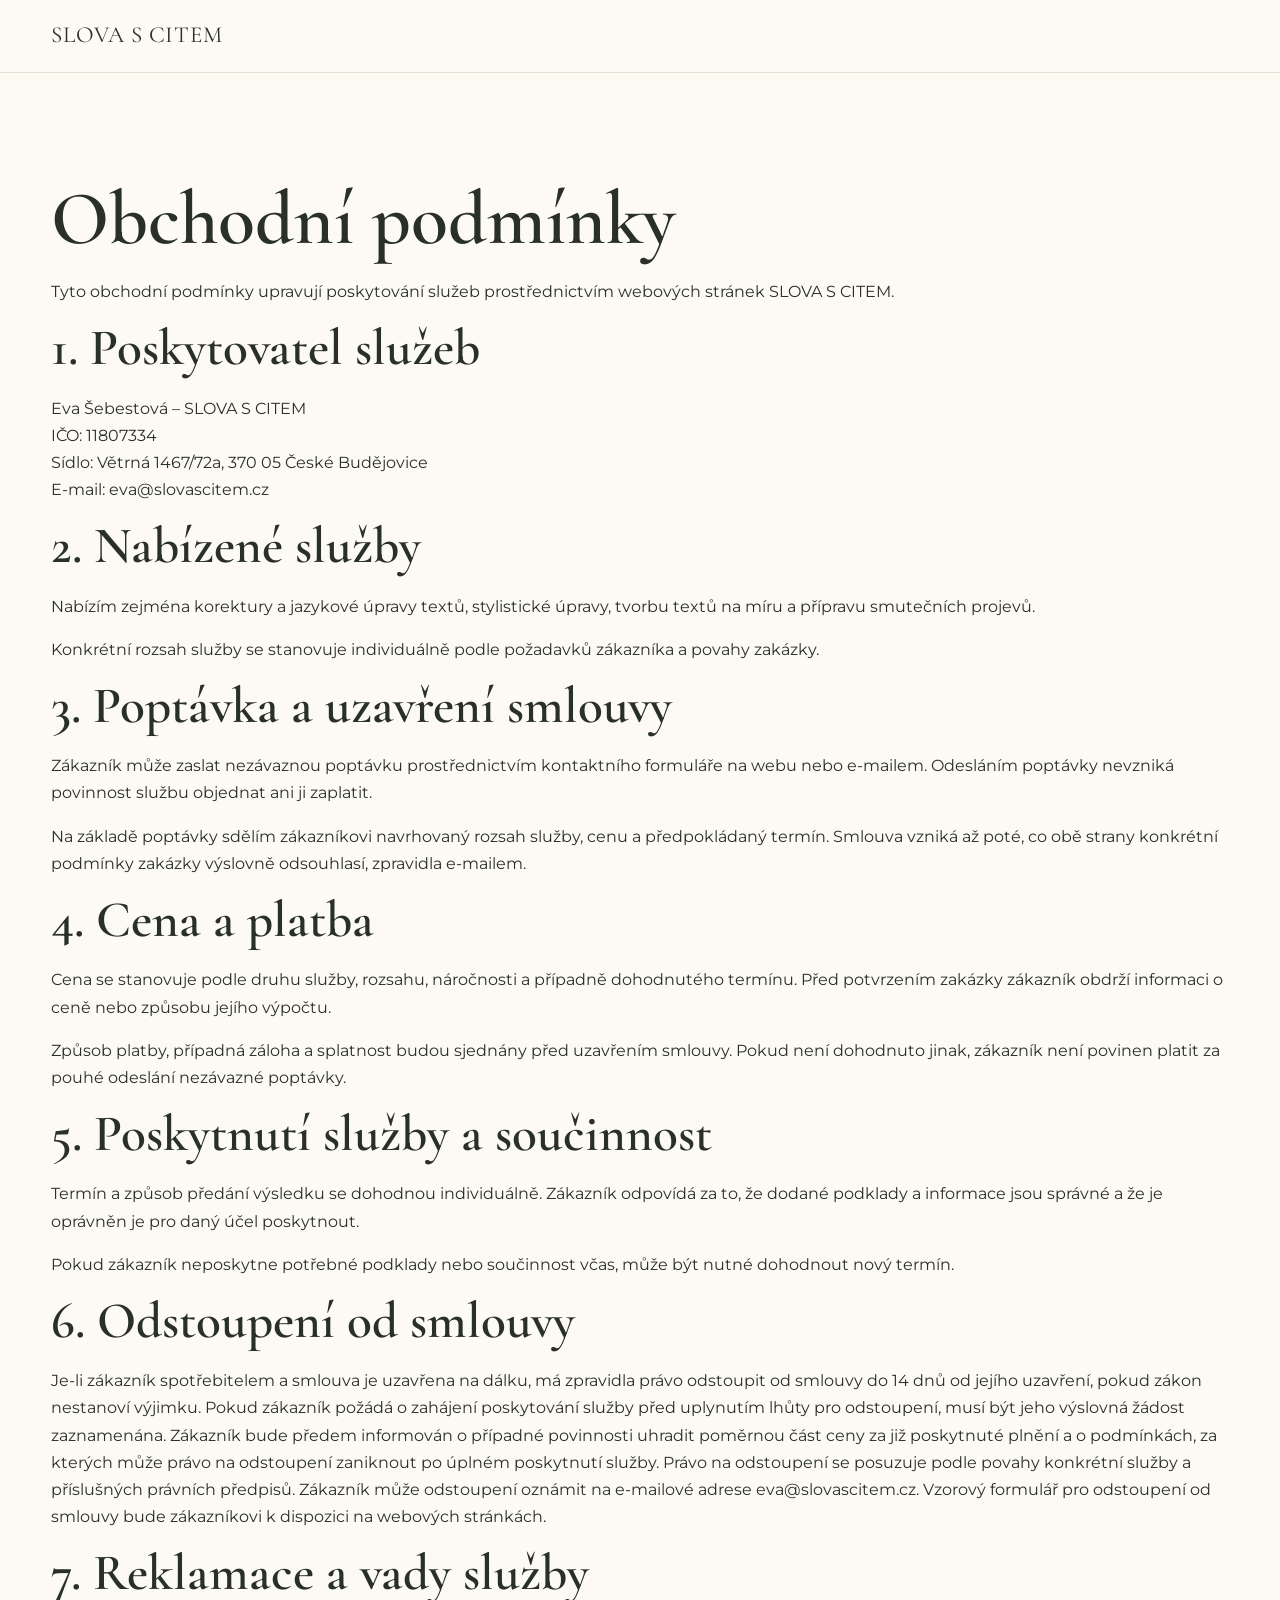
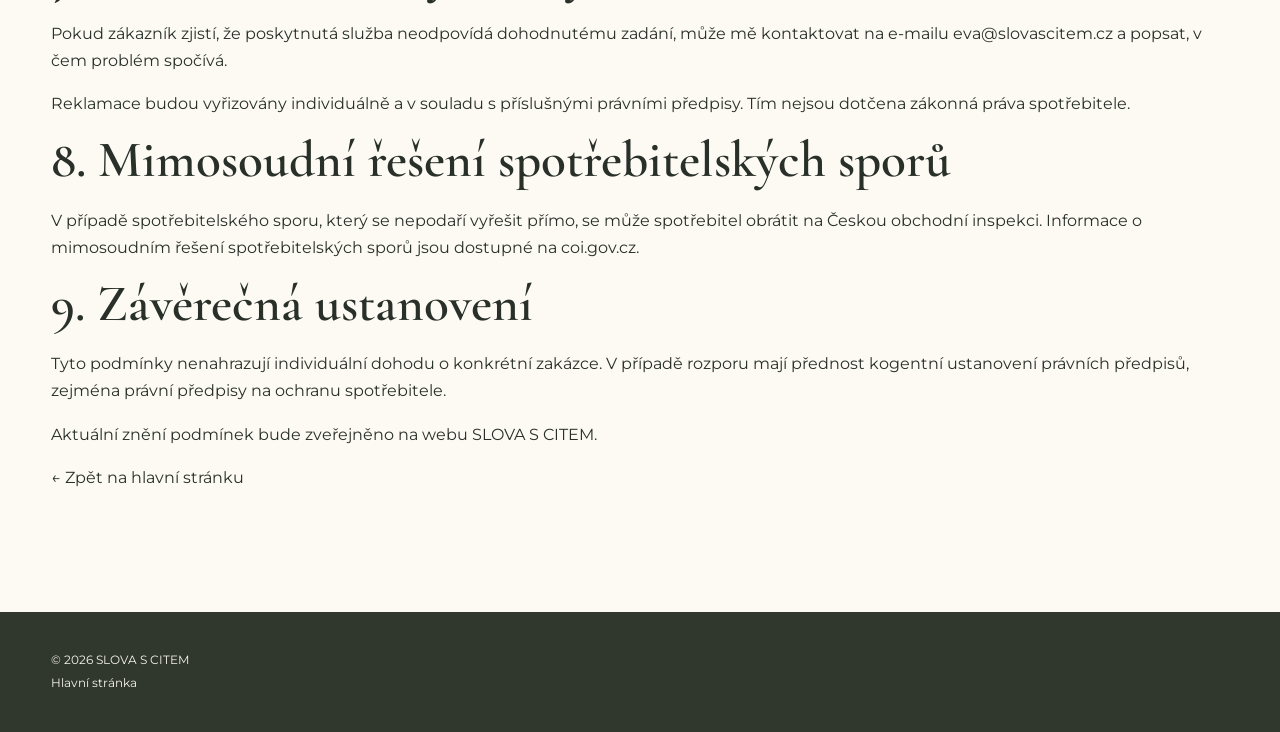
==== obchodni-podminky.html @ c958fd5c "Update obchodni-podminky.html" ====
<!DOCTYPE html>
<html lang="cs">
<head>
  <meta charset="UTF-8">
  <meta name="viewport" content="width=device-width, initial-scale=1">
  <meta name="description" content="Obchodní podmínky služeb SLOVA S CITEM.">
  <title>Obchodní podmínky | SLOVA S CITEM</title>
  <link rel="stylesheet" href="style.css">
</head>
<body>
  <header class="site-header">
    <div class="container nav-wrap">
      <a class="logo" href="index.html">SLOVA S CITEM</a>
    </div>
  </header>

  <main class="container">
    <section class="section">
      <h1>Obchodní podmínky</h1>
      <p>
        Tyto obchodní podmínky upravují poskytování služeb
        prostřednictvím webových stránek SLOVA S CITEM.
      </p>

      <h2>1. Poskytovatel služeb</h2>
      <p>
        Eva Šebestová – SLOVA S CITEM<br>
        IČO: 11807334<br>
        Sídlo: Větrná 1467/72a, 370 05 České Budějovice<br>
        E-mail:
        <a href="mailto:eva@slovascitem.cz">eva@slovascitem.cz</a>
      </p>

      <h2>2. Nabízené služby</h2>
      <p>
        Nabízím zejména korektury a jazykové úpravy textů,
        stylistické úpravy, tvorbu textů na míru a přípravu
        smutečních projevů.
      </p>
      <p>
        Konkrétní rozsah služby se stanovuje individuálně
        podle požadavků zákazníka a povahy zakázky.
      </p>

      <h2>3. Poptávka a uzavření smlouvy</h2>
      <p>
        Zákazník může zaslat nezávaznou poptávku prostřednictvím
        kontaktního formuláře na webu nebo e-mailem.
        Odesláním poptávky nevzniká povinnost službu objednat
        ani ji zaplatit.
      </p>
      <p>
        Na základě poptávky sdělím zákazníkovi navrhovaný rozsah
        služby, cenu a předpokládaný termín. Smlouva vzniká
        až poté, co obě strany konkrétní podmínky zakázky
        výslovně odsouhlasí, zpravidla e-mailem.
      </p>

      <h2>4. Cena a platba</h2>
      <p>
        Cena se stanovuje podle druhu služby, rozsahu,
        náročnosti a případně dohodnutého termínu.
        Před potvrzením zakázky zákazník obdrží informaci
        o ceně nebo způsobu jejího výpočtu.
      </p>
      <p>
        Způsob platby, případná záloha a splatnost budou
        sjednány před uzavřením smlouvy. Pokud není
        dohodnuto jinak, zákazník není povinen platit
        za pouhé odeslání nezávazné poptávky.
      </p>

      <h2>5. Poskytnutí služby a součinnost</h2>
      <p>
        Termín a způsob předání výsledku se dohodnou
        individuálně. Zákazník odpovídá za to, že dodané
        podklady a informace jsou správné a že je oprávněn
        je pro daný účel poskytnout.
      </p>
      <p>
        Pokud zákazník neposkytne potřebné podklady nebo
        součinnost včas, může být nutné dohodnout nový termín.
      </p>

      <h2>6. Odstoupení od smlouvy</h2>
      <p>
       Je-li zákazník spotřebitelem a smlouva je uzavřena na dálku, má zpravidla právo odstoupit od smlouvy do 14 dnů od jejího uzavření, pokud zákon nestanoví výjimku.

Pokud zákazník požádá o zahájení poskytování služby před uplynutím lhůty pro odstoupení, musí být jeho výslovná žádost zaznamenána. Zákazník bude předem informován o případné povinnosti uhradit poměrnou část ceny za již poskytnuté plnění a o podmínkách, za kterých může právo na odstoupení zaniknout po úplném poskytnutí služby.

Právo na odstoupení se posuzuje podle povahy konkrétní služby a příslušných právních předpisů. Zákazník může odstoupení oznámit na e-mailové adrese eva@slovascitem.cz. Vzorový formulář pro odstoupení od smlouvy bude zákazníkovi k dispozici na webových stránkách.
      </p>

      <h2>7. Reklamace a vady služby</h2>
      <p>
        Pokud zákazník zjistí, že poskytnutá služba neodpovídá
        dohodnutému zadání, může mě kontaktovat na e-mailu
        eva@slovascitem.cz a popsat, v čem problém spočívá.
      </p>
      <p>
        Reklamace budou vyřizovány individuálně a v souladu
        s příslušnými právními předpisy. Tím nejsou dotčena
        zákonná práva spotřebitele.
      </p>

      <h2>8. Mimosoudní řešení spotřebitelských sporů</h2>
      <p>
        V případě spotřebitelského sporu, který se nepodaří
        vyřešit přímo, se může spotřebitel obrátit na
        Českou obchodní inspekci. Informace o mimosoudním
        řešení spotřebitelských sporů jsou dostupné na
        <a href="https://coi.gov.cz/" target="_blank"
           rel="noopener noreferrer">coi.gov.cz</a>.
      </p>

      <h2>9. Závěrečná ustanovení</h2>
      <p>
        Tyto podmínky nenahrazují individuální dohodu
        o konkrétní zakázce. V případě rozporu mají
        přednost kogentní ustanovení právních předpisů,
        zejména právní předpisy na ochranu spotřebitele.
      </p>
      <p>
        Aktuální znění podmínek bude zveřejněno na webu
        SLOVA S CITEM.
      </p>

      <p><a href="index.html">← Zpět na hlavní stránku</a></p>
    </section>
  </main>

  <footer class="footer">
    <div class="container">
      <p>© 2026 SLOVA S CITEM</p>
      <p><a href="index.html">Hlavní stránka</a></p>
    </div>
  </footer>
</body>
</html>
---- style.css ----
@font-face {
  font-family: "Cormorant Garamond";
  src: url("fonts/CormorantGaramond-VariableFont_wght.ttf") format("truetype");
  font-weight: 300 700;
  font-style: normal;
  font-display: swap;
}

@font-face {
  font-family: "Montserrat";
  src: url("fonts/Montserrat-VariableFont_wght.ttf") format("truetype");
  font-weight: 100 900;
  font-style: normal;
  font-display: swap;
}

:root{
  --cream:#F8F4E9;
  --ivory:#FCFAF3;
  --sage:#7A8963;
  --olive:#566548;
  --gold:#E9C96A;
  --text:#283029;
  --line:#DED8C8;
  --serif:"Cormorant Garamond", Georgia, serif;
  --sans:"Montserrat", Arial, sans-serif;
  --radius:22px;
}
*{box-sizing:border-box}
html{scroll-behavior:smooth}
body{margin:0;background:var(--ivory);color:var(--text);font-family:var(--sans);font-size:16px;line-height:1.7}
a{color:inherit;text-decoration:none}
.container{width:min(1180px,92%);margin:auto}
.site-header{position:sticky;top:0;z-index:20;background:rgba(252,250,243,.95);backdrop-filter:blur(12px);border-bottom:1px solid rgba(222,216,200,.7)}
.nav-wrap{min-height:72px;display:flex;align-items:center;justify-content:space-between;gap:24px}
.logo{display:flex;align-items:center;gap:8px;font-family:var(--serif);font-size:23px;letter-spacing:.04em;white-space:nowrap}
.logo i{font-style:normal}
.logo-mark{font-size:30px;color:var(--olive)}
.nav{display:flex;align-items:center;gap:25px;font-size:13px;font-weight:600}
.nav a:not(.btn){transition:.2s}
.nav a:not(.btn):hover{color:var(--olive)}
.menu-toggle{display:none;border:0;background:none;font-size:28px;color:var(--olive)}
.btn{display:inline-flex;align-items:center;justify-content:center;gap:8px;padding:14px 23px;border-radius:999px;background:var(--gold);font-weight:700;font-size:13px;letter-spacing:.02em;transition:.2s;box-shadow:0 7px 18px rgba(70,60,20,.08)}
.btn:hover{transform:translateY(-2px)}
.btn-small{padding:11px 17px;background:var(--olive);color:white}
.btn-green{background:var(--olive);color:white}
.btn-light{background:var(--gold);color:var(--text)}
.hero{background:var(--cream)}
.hero-grid{min-height:610px;display:grid;grid-template-columns:1fr 1fr;align-items:center}
.hero-copy{padding:80px 40px 80px 0;max-width:650px}
.eyebrow{font-size:12px;text-transform:uppercase;letter-spacing:.14em;font-weight:700;color:var(--olive);margin:0 0 13px}
h1,h2,h3{font-family:var(--serif);font-weight:600;line-height:1.08;margin:0 0 18px}
h1{font-size:clamp(48px,6vw,76px)}
h2{font-size:clamp(38px,4vw,54px)}
h3{font-size:28px}
.lead{font-family:var(--serif);font-size:27px;margin:-5px 0 22px}
.hero-copy>p:not(.eyebrow):not(.lead){max-width:570px;margin-bottom:30px}
.hero-image{height:520px;background:linear-gradient(135deg,rgba(122,137,99,.1),rgba(233,201,106,.18)),url("images/uvodni.jpg") center/cover;border-radius:0 0 0 120px}
.section{padding:105px 0}
.section-heading{text-align:center;max-width:720px;margin:0 auto 50px}
.section-heading h2{margin-bottom:0}
.services-grid{display:grid;grid-template-columns:repeat(5,1fr);gap:15px}
.service-card{background:#EAEFDF;border:1px solid rgba(122,137,99,.12);border-radius:var(--radius);padding:30px 21px;display:flex;flex-direction:column;align-items:flex-start;min-height:330px}
.service-card.accent{background:#FBF1D7}
.service-icon{font-size:33px;margin-bottom:22px;color:var(--olive)}
.service-card h3{font-size:26px}
.service-card p{font-size:13px;line-height:1.65;margin:0 0 18px}
.service-card strong{margin-top:auto;font-size:14px}
.service-card a{margin-top:16px;background:var(--olive);color:white;border-radius:999px;padding:10px 14px;font-size:11px;font-weight:700;text-transform:uppercase}
.service-card.accent a{background:var(--gold);color:var(--text)}
.values{padding:90px 0;background:linear-gradient(90deg,#F4F1E5,#EEF1E3,#F4F1E5)}
.values-grid{display:grid;grid-template-columns:repeat(3,1fr);gap:50px;text-align:center}
.values-grid span{font-size:28px}
.values-grid h3{font-size:29px;margin:10px 0 4px}
.values-grid p{margin:0;max-width:280px;margin-inline:auto}
.special{padding:95px 0;background:var(--cream)}
.special-grid{display:grid;grid-template-columns:1fr 1fr;gap:70px;align-items:center}
.special-photo{min-height:440px;border-radius:24px;background:linear-gradient(135deg,rgba(86,101,72,.08),rgba(233,201,106,.15)),url("images/smutecni_projevy.jpg") center/cover}
.special p{max-width:580px}
.about{background:var(--ivory)}
.about-grid{display:grid;grid-template-columns:390px 1fr;gap:75px;align-items:center}
.about-photo{height:500px;border-radius:24px;background:url("images/eva.jpg") center/cover;box-shadow:0 20px 50px rgba(70,60,20,.1)}
.about p{max-width:720px}
.process{background:var(--cream)}
.process-grid{display:grid;grid-template-columns:repeat(4,1fr);gap:35px;text-align:center}
.process-grid b{display:inline-flex;width:54px;height:54px;align-items:center;justify-content:center;border-radius:50%;background:var(--gold);font-family:var(--serif);font-size:25px}
.process-grid h3{font-size:27px;margin:15px 0 5px}
.process-grid p{font-size:14px;margin:0}
.pricing{background:var(--ivory)}
.pricing-grid{display:grid;grid-template-columns:repeat(5,1fr);gap:14px}
.pricing-grid article{border:1px solid var(--line);border-radius:18px;overflow:hidden;background:white}
.pricing-grid h3{font-size:23px;background:#E9EBD9;padding:16px 15px;margin:0}
.pricing-grid article:nth-child(even) h3{background:#FBF1D7}
.pricing-grid p{font-size:12px;padding:0 15px;display:flex;justify-content:space-between;gap:8px}
.pricing-grid p b{white-space:nowrap}
.note{text-align:center;font-size:12px;margin-top:25px}
.cta{padding:95px 0;background:var(--olive);color:white;text-align:center}
.cta .eyebrow{color:var(--gold)}
.cta p{max-width:650px;margin:0 auto 25px}
.footer{padding:35px 0;background:#30382E;color:#F8F4E9;font-size:12px}
.footer-grid{display:grid;grid-template-columns:1fr 1.5fr 1fr;gap:30px;align-items:center}
.footer strong{font-family:var(--serif);font-size:24px}
.footer p{margin:3px 0}
@media(max-width:1000px){
  .nav{gap:13px}
  .services-grid{grid-template-columns:repeat(3,1fr)}
  .pricing-grid{grid-template-columns:repeat(2,1fr)}
}
@media(max-width:760px){
  body{font-size:15px}
  .site-header{position:sticky}
  .nav-wrap{min-height:64px}
  .menu-toggle{display:block}
  .nav{display:none;position:absolute;left:0;right:0;top:64px;background:var(--ivory);padding:20px 6%;flex-direction:column;align-items:stretch;border-bottom:1px solid var(--line)}
  .nav.open{display:flex}
  .nav a{text-align:center;padding:9px}
  .hero-grid,.special-grid,.about-grid{grid-template-columns:1fr}
  .hero-copy{padding:60px 0 40px}
  .hero-image{height:330px;border-radius:0 0 0 70px}
  .section{padding:75px 0}
  .services-grid,.values-grid,.process-grid,.pricing-grid{grid-template-columns:1fr}
  .service-card{min-height:auto}
  .special-photo{min-height:300px}
  .about-photo{height:380px}
  .footer-grid{grid-template-columns:1fr;text-align:center}
  h1{font-size:49px}
  .lead{font-size:24px}
}

/* Samostatná sekce korektur */
.proofreading-showcase {
  padding: 95px 0;
  background: var(--ivory);
}

.proofreading-grid {
  display: grid;
  grid-template-columns: 1fr 1fr;
  gap: 70px;
  align-items: center;
}

.proofreading-photo {
  min-height: 440px;
  border-radius: 24px;
  background:
    linear-gradient(135deg, rgba(86,101,72,.06), rgba(233,201,106,.10)),
    url("images/korektury.jpg") center/cover;
  box-shadow: 0 20px 50px rgba(70,60,20,.08);
}

.proofreading-copy p {
  max-width: 580px;
}

@media (max-width: 760px) {
  .proofreading-grid {
    grid-template-columns: 1fr;
    gap: 30px;
  }

  .proofreading-showcase {
    padding: 75px 0;
  }

  .proofreading-photo {
    min-height: 300px;
  }
}
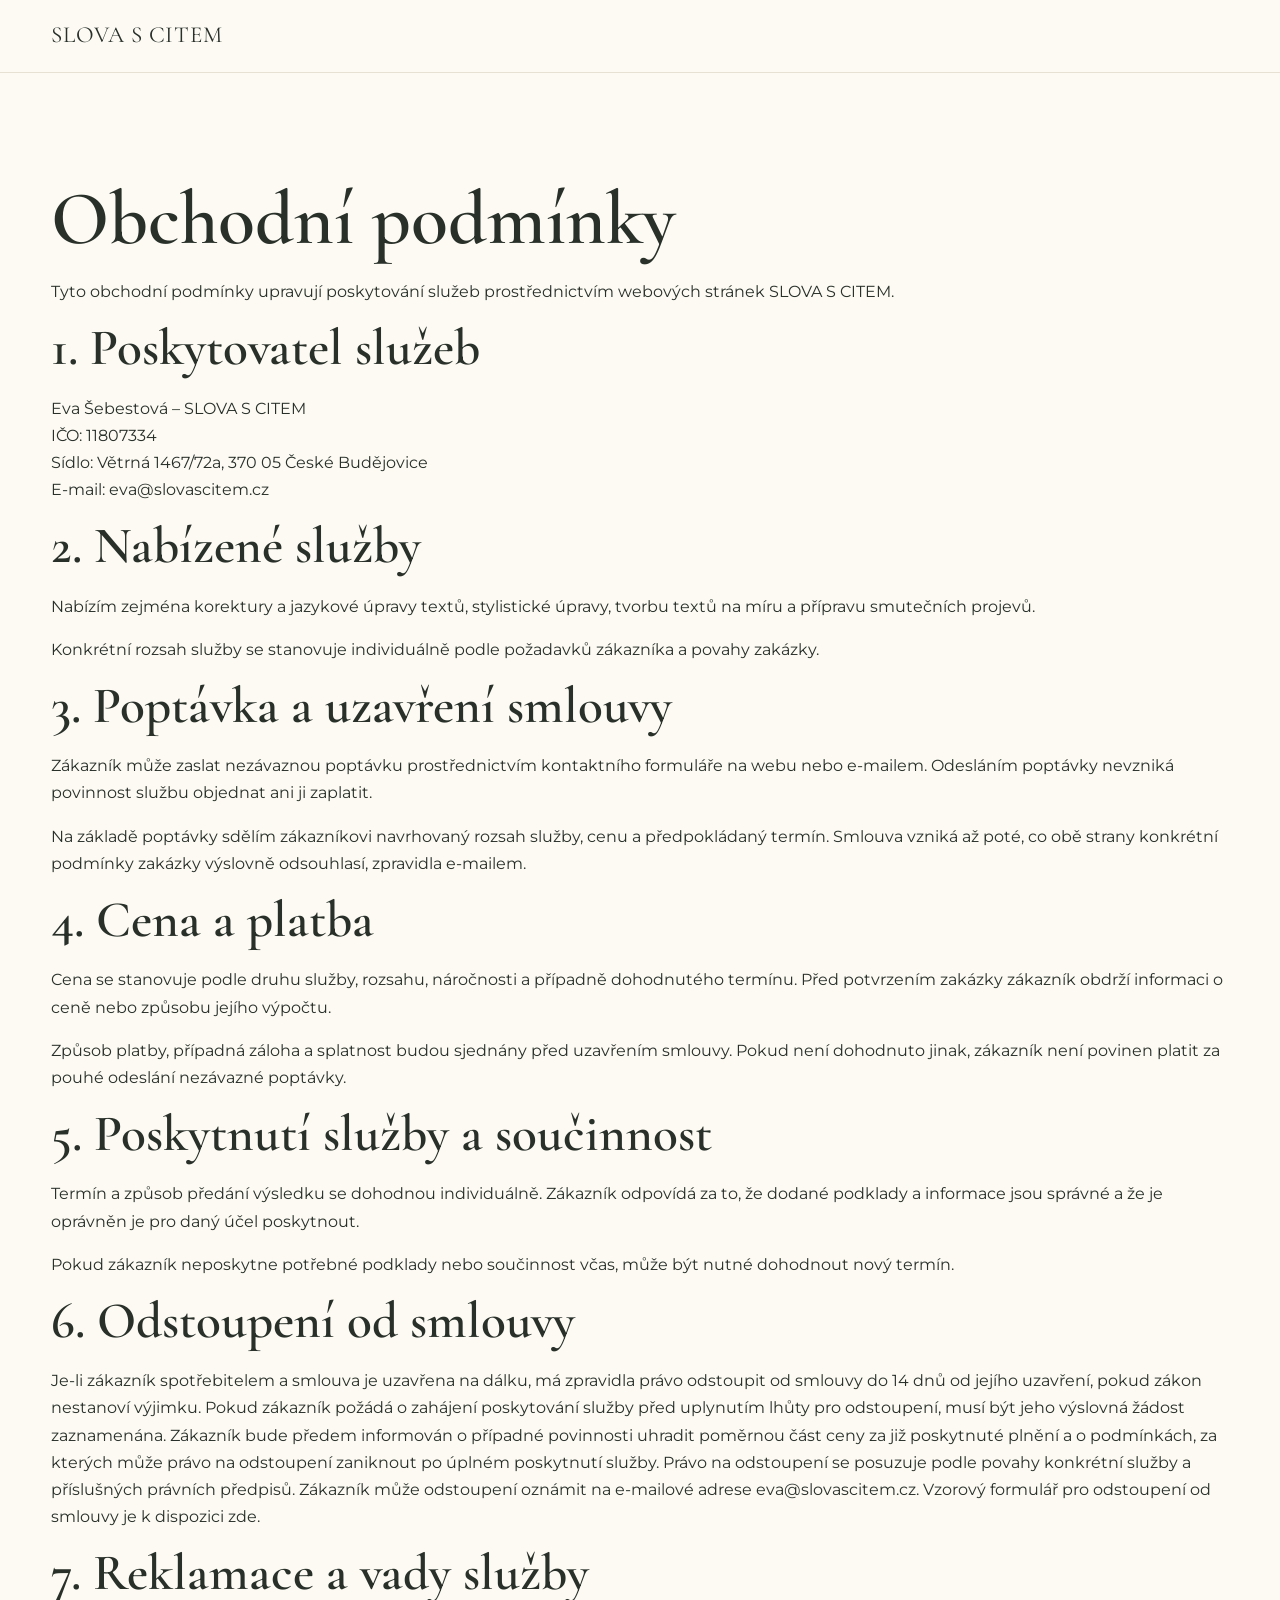
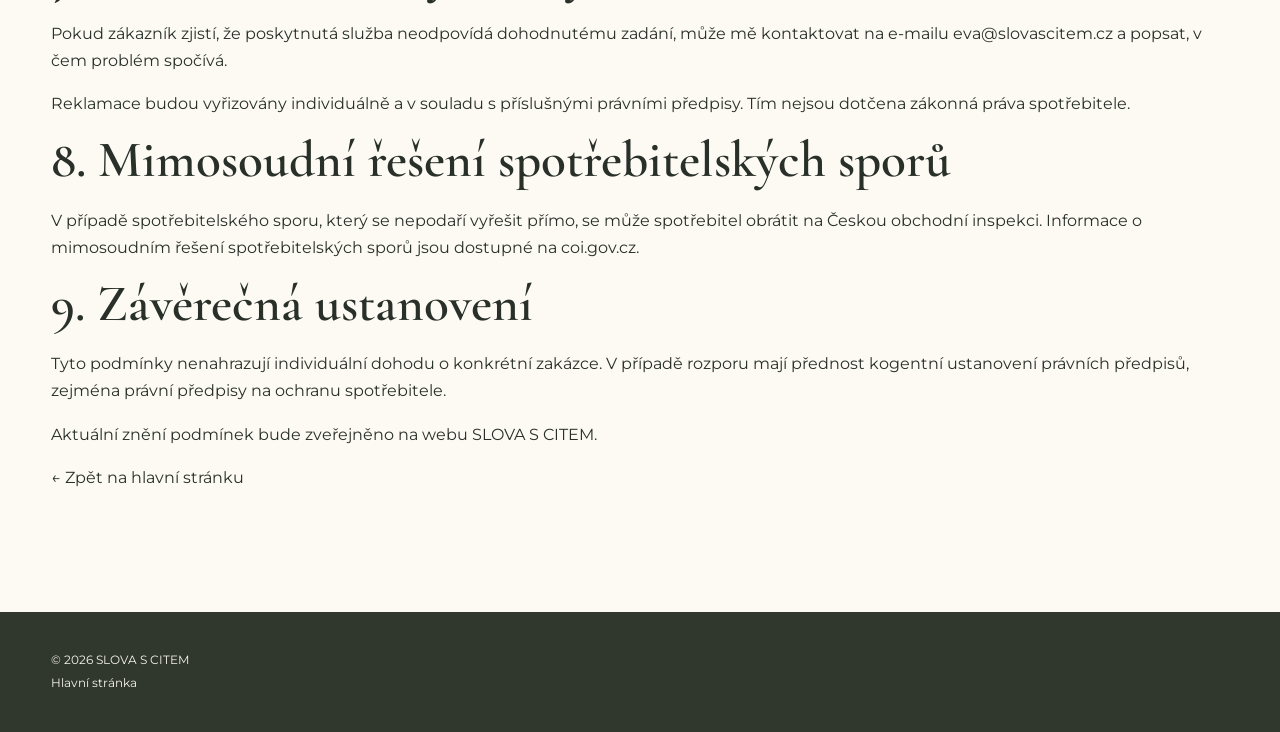
==== commit 6ca68867: "Update obchodni-podminky.html" ====
--- a/obchodni-podminky.html
+++ b/obchodni-podminky.html
@@ -89,7 +89,10 @@
 
 Pokud zákazník požádá o zahájení poskytování služby před uplynutím lhůty pro odstoupení, musí být jeho výslovná žádost zaznamenána. Zákazník bude předem informován o případné povinnosti uhradit poměrnou část ceny za již poskytnuté plnění a o podmínkách, za kterých může právo na odstoupení zaniknout po úplném poskytnutí služby.
 
-Právo na odstoupení se posuzuje podle povahy konkrétní služby a příslušných právních předpisů. Zákazník může odstoupení oznámit na e-mailové adrese eva@slovascitem.cz. Vzorový formulář pro odstoupení od smlouvy bude zákazníkovi k dispozici na webových stránkách.
+Právo na odstoupení se posuzuje podle povahy konkrétní služby a příslušných právních předpisů. Zákazník může odstoupení oznámit na e-mailové adrese eva@slovascitem.cz. 
+Vzorový formulář pro odstoupení od smlouvy je k dispozici
+<a href="odstoupeni-od-smlouvy.html">zde</a>.
+
       </p>
 
       <h2>7. Reklamace a vady služby</h2>
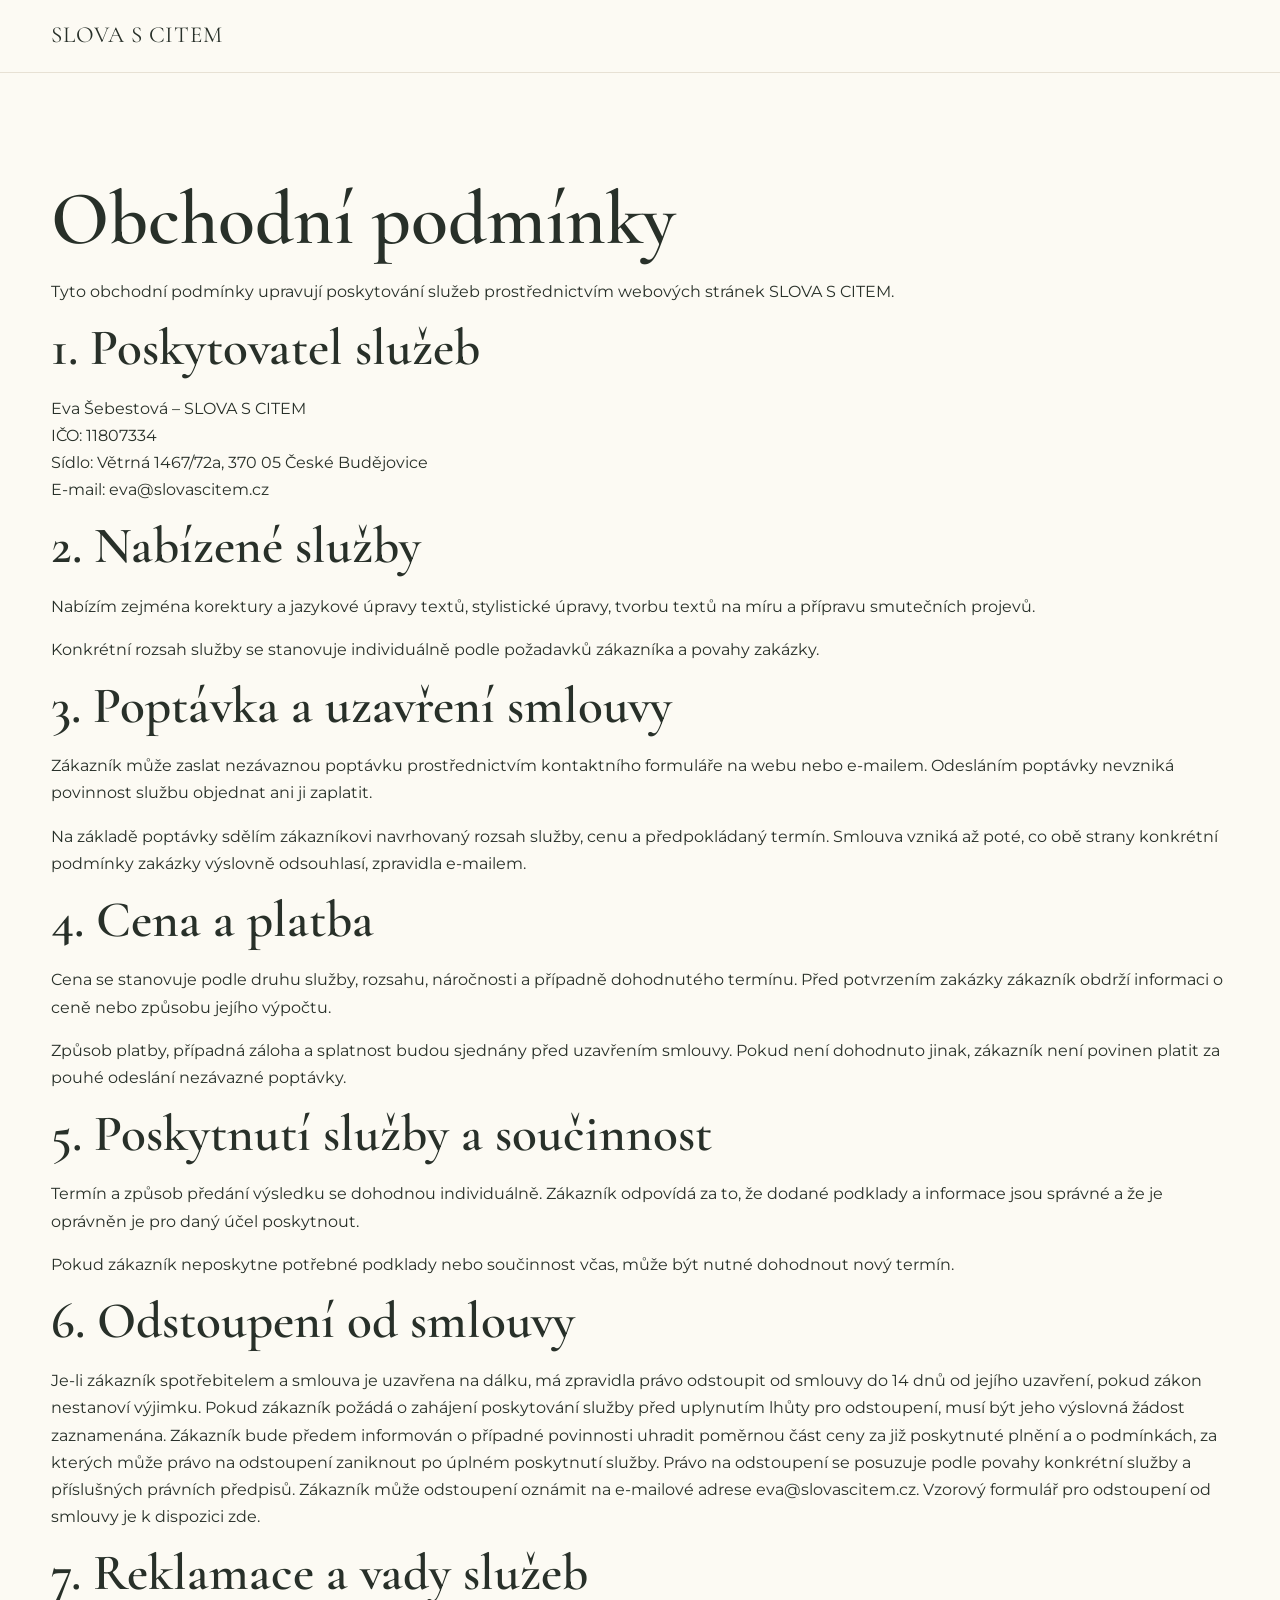
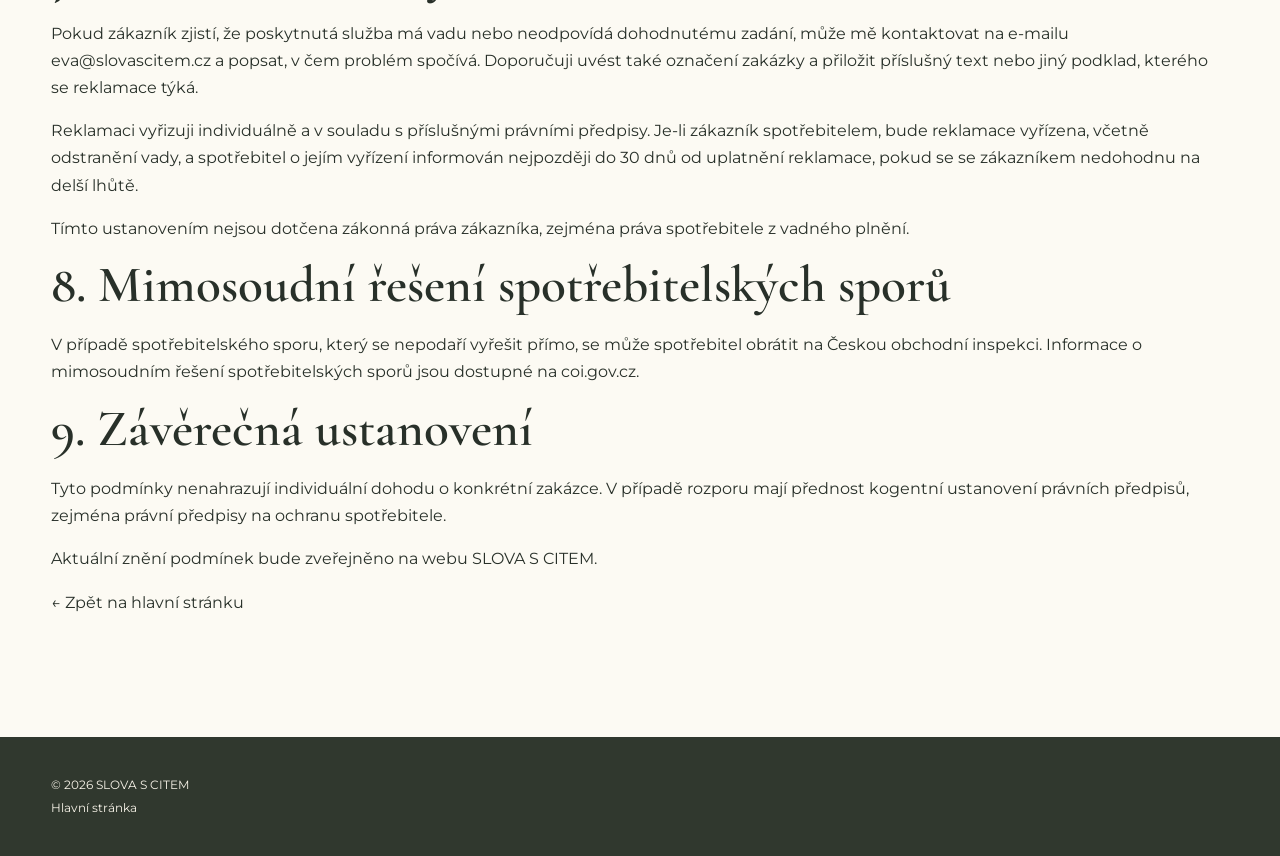
==== commit 49c8ca9e: "Update obchodni-podminky.html" ====
--- a/obchodni-podminky.html
+++ b/obchodni-podminky.html
@@ -95,16 +95,26 @@
 
       </p>
 
-      <h2>7. Reklamace a vady služby</h2>
-      <p>
-        Pokud zákazník zjistí, že poskytnutá služba neodpovídá
-        dohodnutému zadání, může mě kontaktovat na e-mailu
-        eva@slovascitem.cz a popsat, v čem problém spočívá.
-      </p>
-      <p>
-        Reklamace budou vyřizovány individuálně a v souladu
-        s příslušnými právními předpisy. Tím nejsou dotčena
-        zákonná práva spotřebitele.
+      <h2>7. Reklamace a vady služeb</h2>
+<p>
+  Pokud zákazník zjistí, že poskytnutá služba má vadu nebo
+  neodpovídá dohodnutému zadání, může mě kontaktovat na e-mailu
+  <a href="mailto:eva@slovascitem.cz">eva@slovascitem.cz</a>
+  a popsat, v čem problém spočívá. Doporučuji uvést také
+  označení zakázky a přiložit příslušný text nebo jiný podklad,
+  kterého se reklamace týká.
+</p>
+<p>
+  Reklamaci vyřizuji individuálně a v souladu s příslušnými
+  právními předpisy. Je-li zákazník spotřebitelem, bude reklamace
+  vyřízena, včetně odstranění vady, a spotřebitel o jejím vyřízení
+  informován nejpozději do 30 dnů od uplatnění reklamace, pokud
+  se se zákazníkem nedohodnu na delší lhůtě.
+</p>
+<p>
+  Tímto ustanovením nejsou dotčena zákonná práva zákazníka,
+  zejména práva spotřebitele z vadného plnění.
+</p>
       </p>
 
       <h2>8. Mimosoudní řešení spotřebitelských sporů</h2>
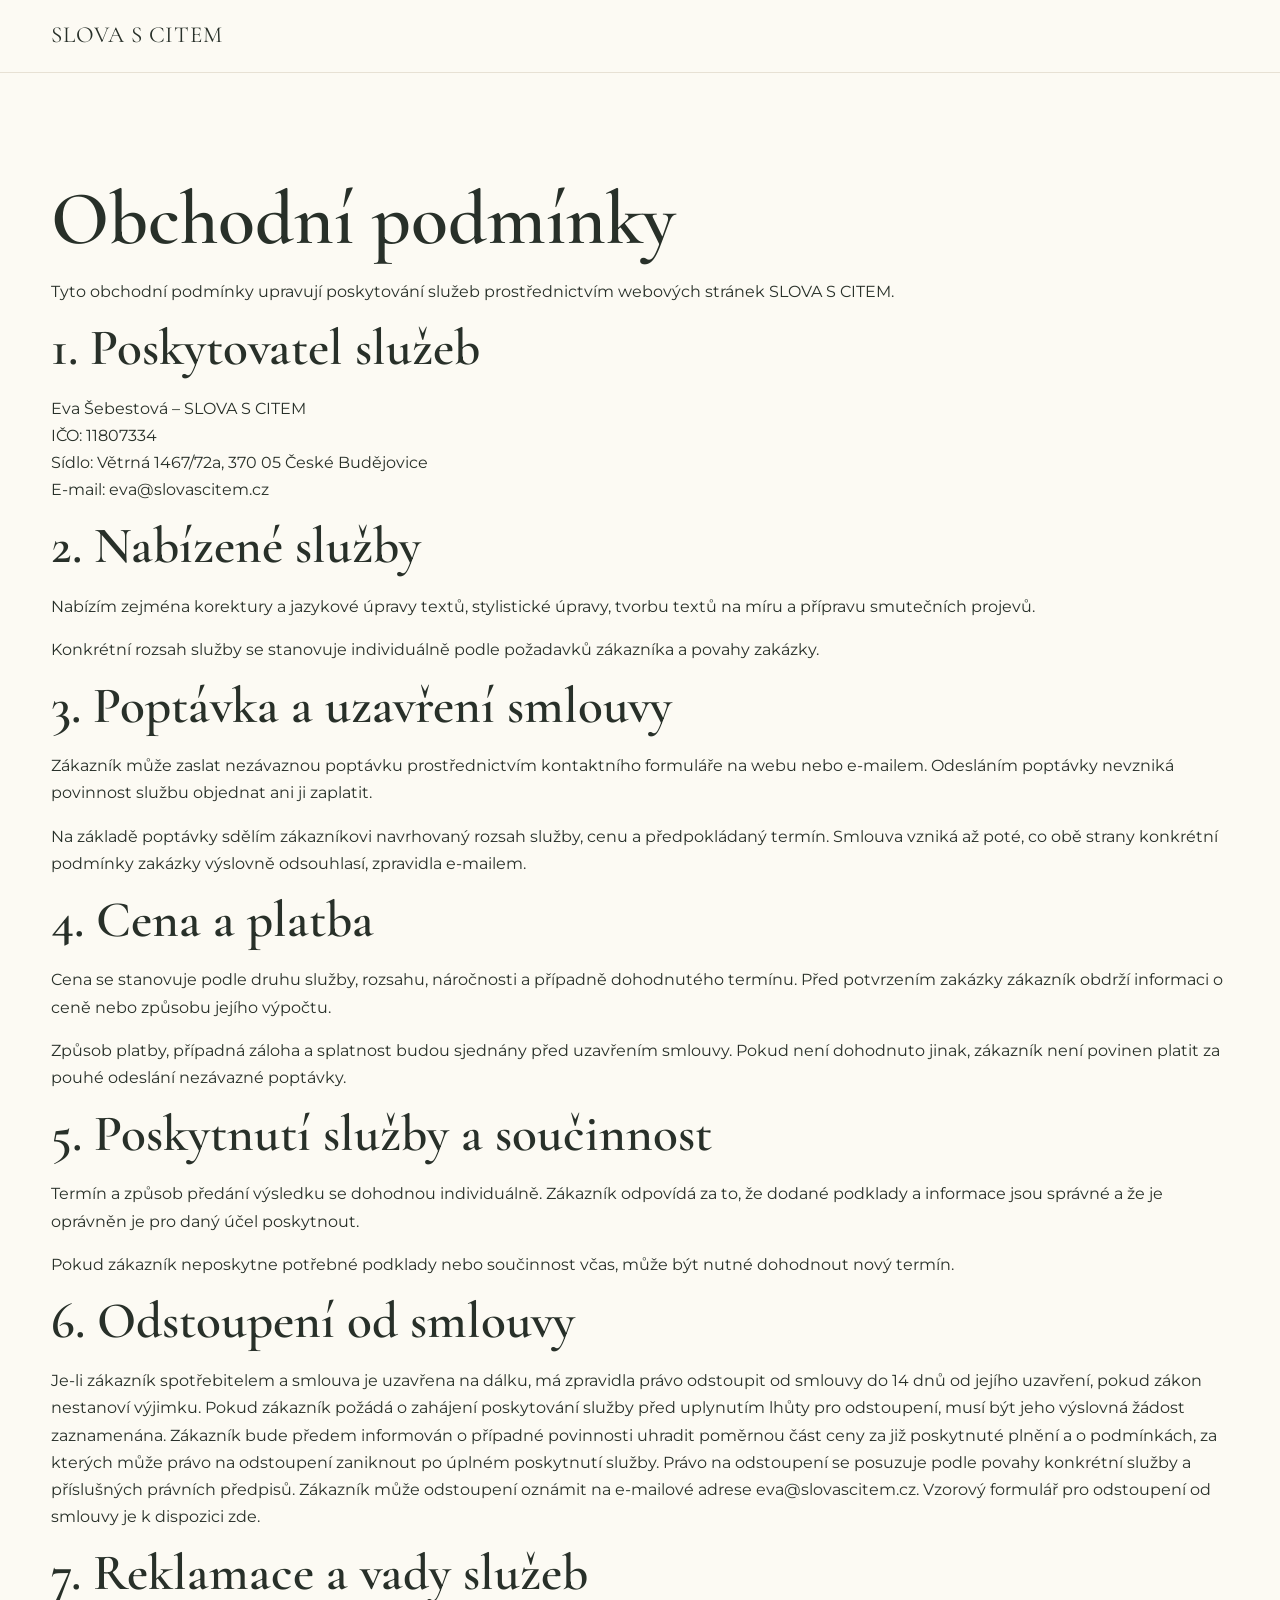
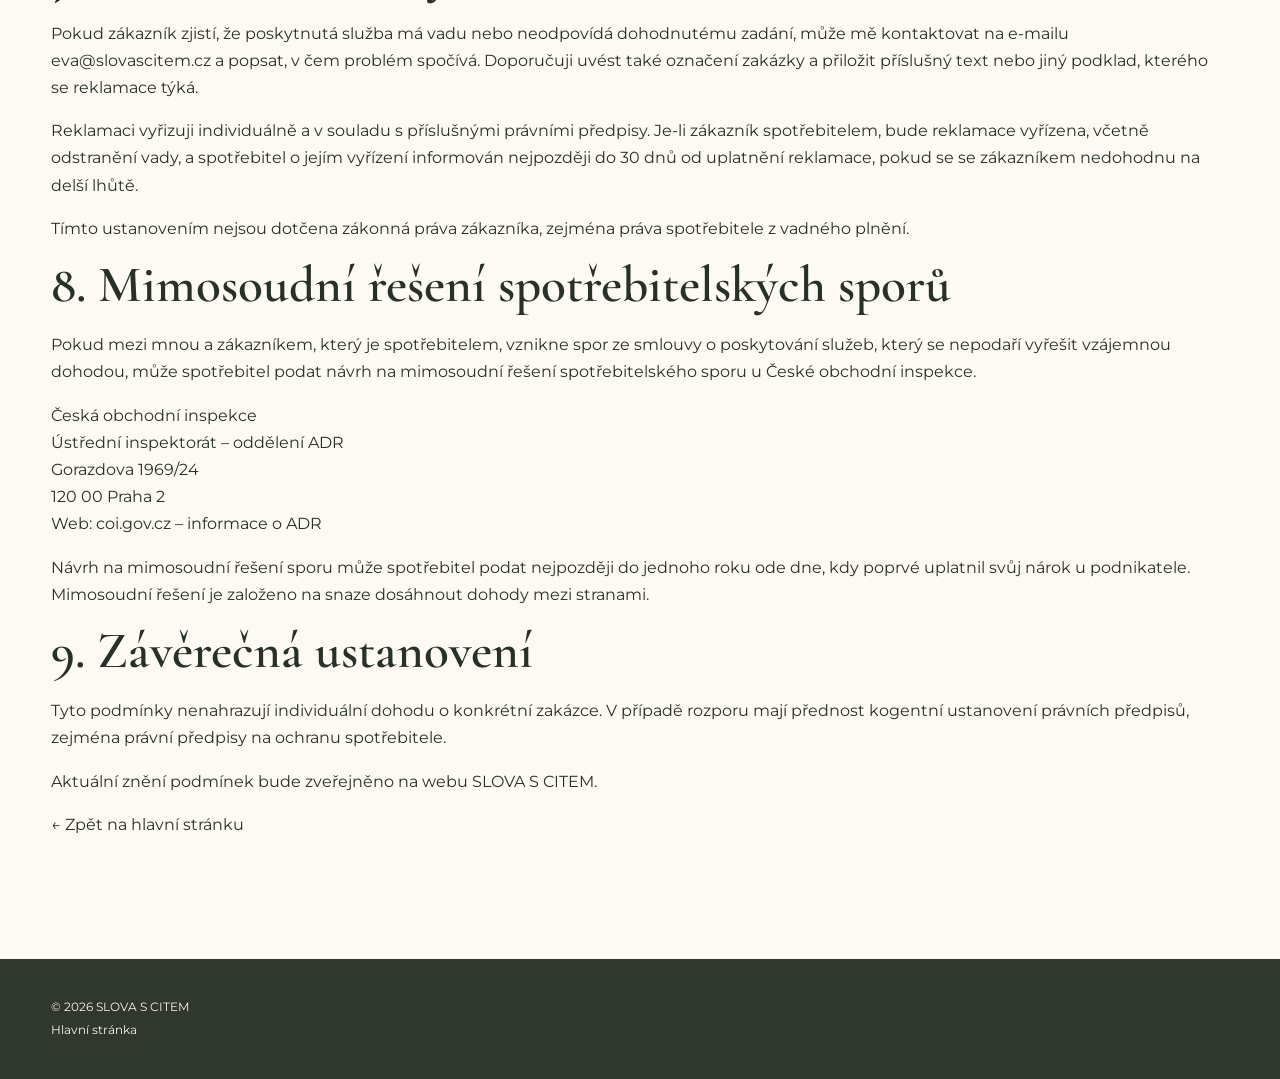
==== commit 9267049e: "Update obchodni-podminky.html" ====
--- a/obchodni-podminky.html
+++ b/obchodni-podminky.html
@@ -117,14 +117,32 @@
 </p>
       </p>
 
-      <h2>8. Mimosoudní řešení spotřebitelských sporů</h2>
-      <p>
-        V případě spotřebitelského sporu, který se nepodaří
-        vyřešit přímo, se může spotřebitel obrátit na
-        Českou obchodní inspekci. Informace o mimosoudním
-        řešení spotřebitelských sporů jsou dostupné na
-        <a href="https://coi.gov.cz/" target="_blank"
-           rel="noopener noreferrer">coi.gov.cz</a>.
+     <h2>8. Mimosoudní řešení spotřebitelských sporů</h2>
+<p>
+  Pokud mezi mnou a zákazníkem, který je spotřebitelem,
+  vznikne spor ze smlouvy o poskytování služeb, který se
+  nepodaří vyřešit vzájemnou dohodou, může spotřebitel podat
+  návrh na mimosoudní řešení spotřebitelského sporu u
+  České obchodní inspekce.
+</p>
+<p>
+  Česká obchodní inspekce
+  <br>
+  Ústřední inspektorát – oddělení ADR
+  <br>
+  Gorazdova 1969/24
+  <br>
+  120 00 Praha 2
+  <br>
+  Web:
+  <a href="https://coi.gov.cz/informace-o-adr/" target="_blank" rel="noopener noreferrer">coi.gov.cz – informace o ADR</a>
+</p>
+<p>
+  Návrh na mimosoudní řešení sporu může spotřebitel podat
+  nejpozději do jednoho roku ode dne, kdy poprvé uplatnil
+  svůj nárok u podnikatele. Mimosoudní řešení je založeno
+  na snaze dosáhnout dohody mezi stranami.
+</p>
       </p>
 
       <h2>9. Závěrečná ustanovení</h2>
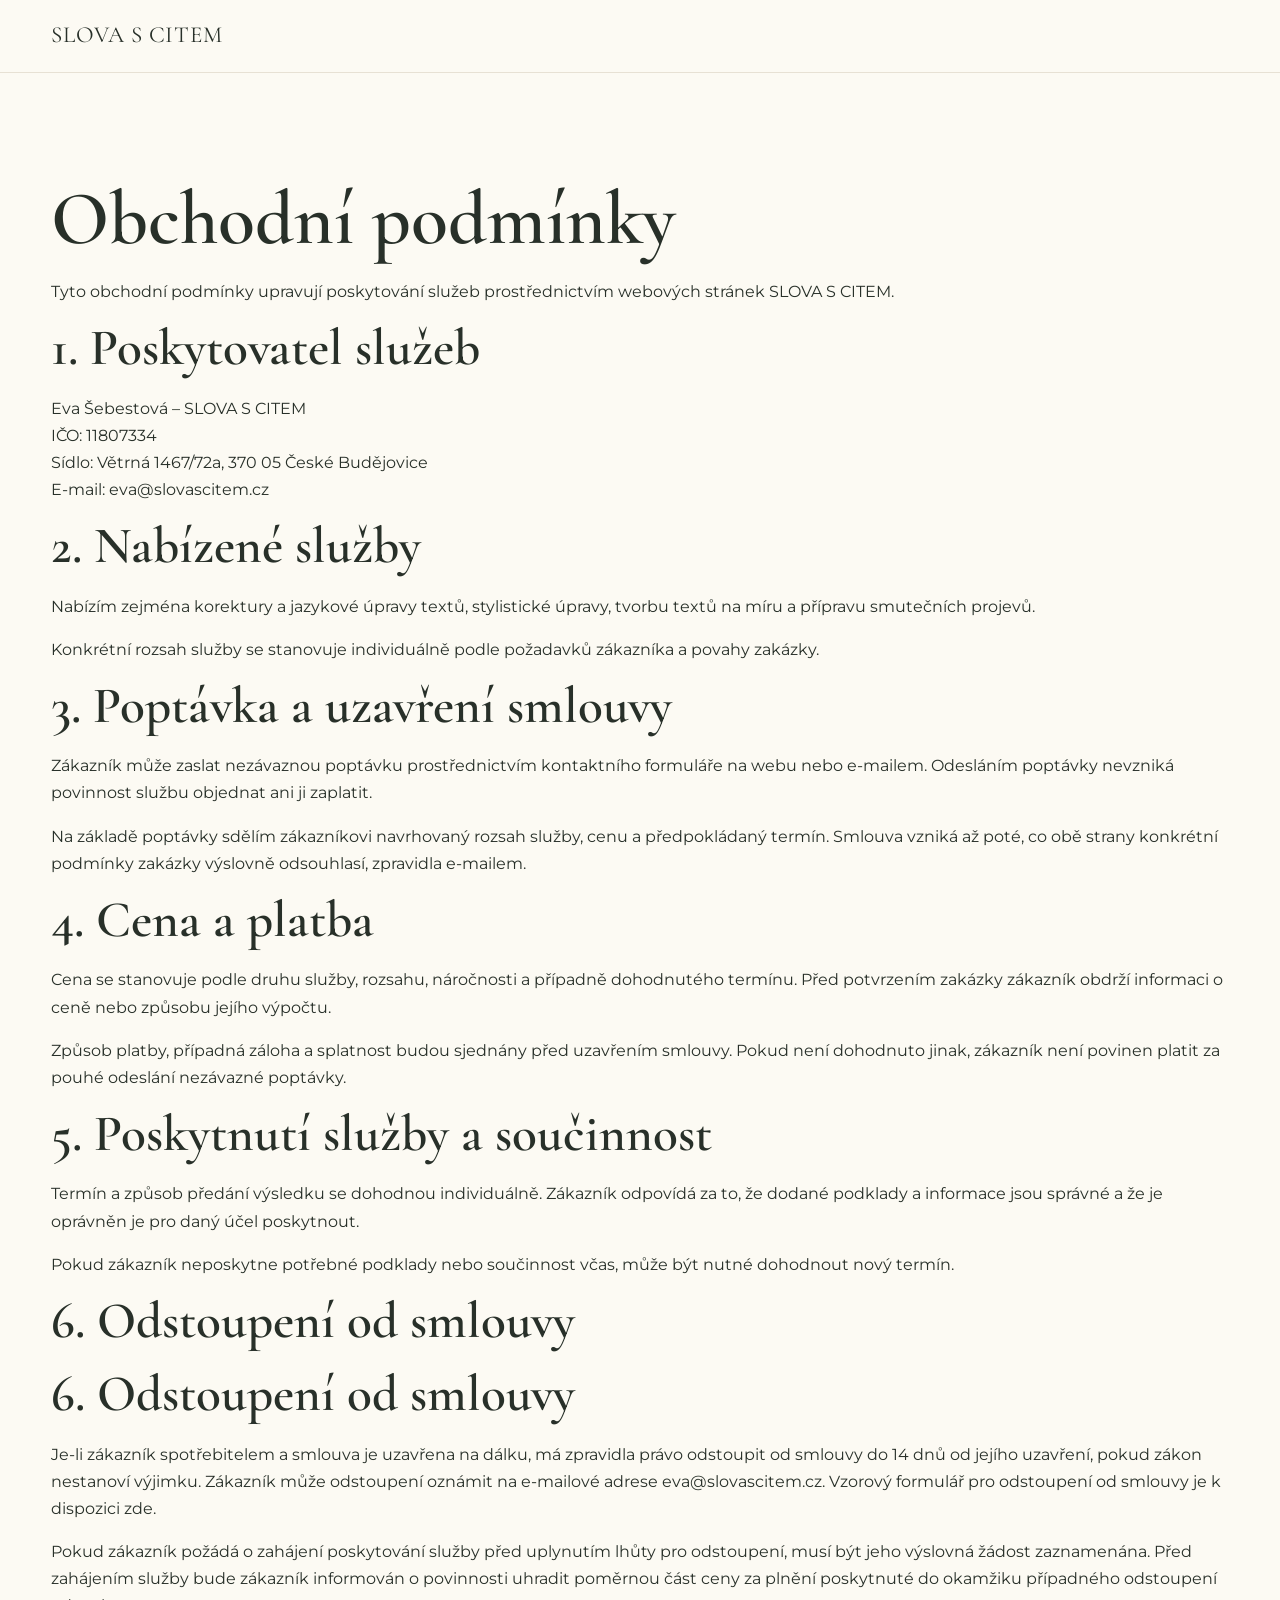
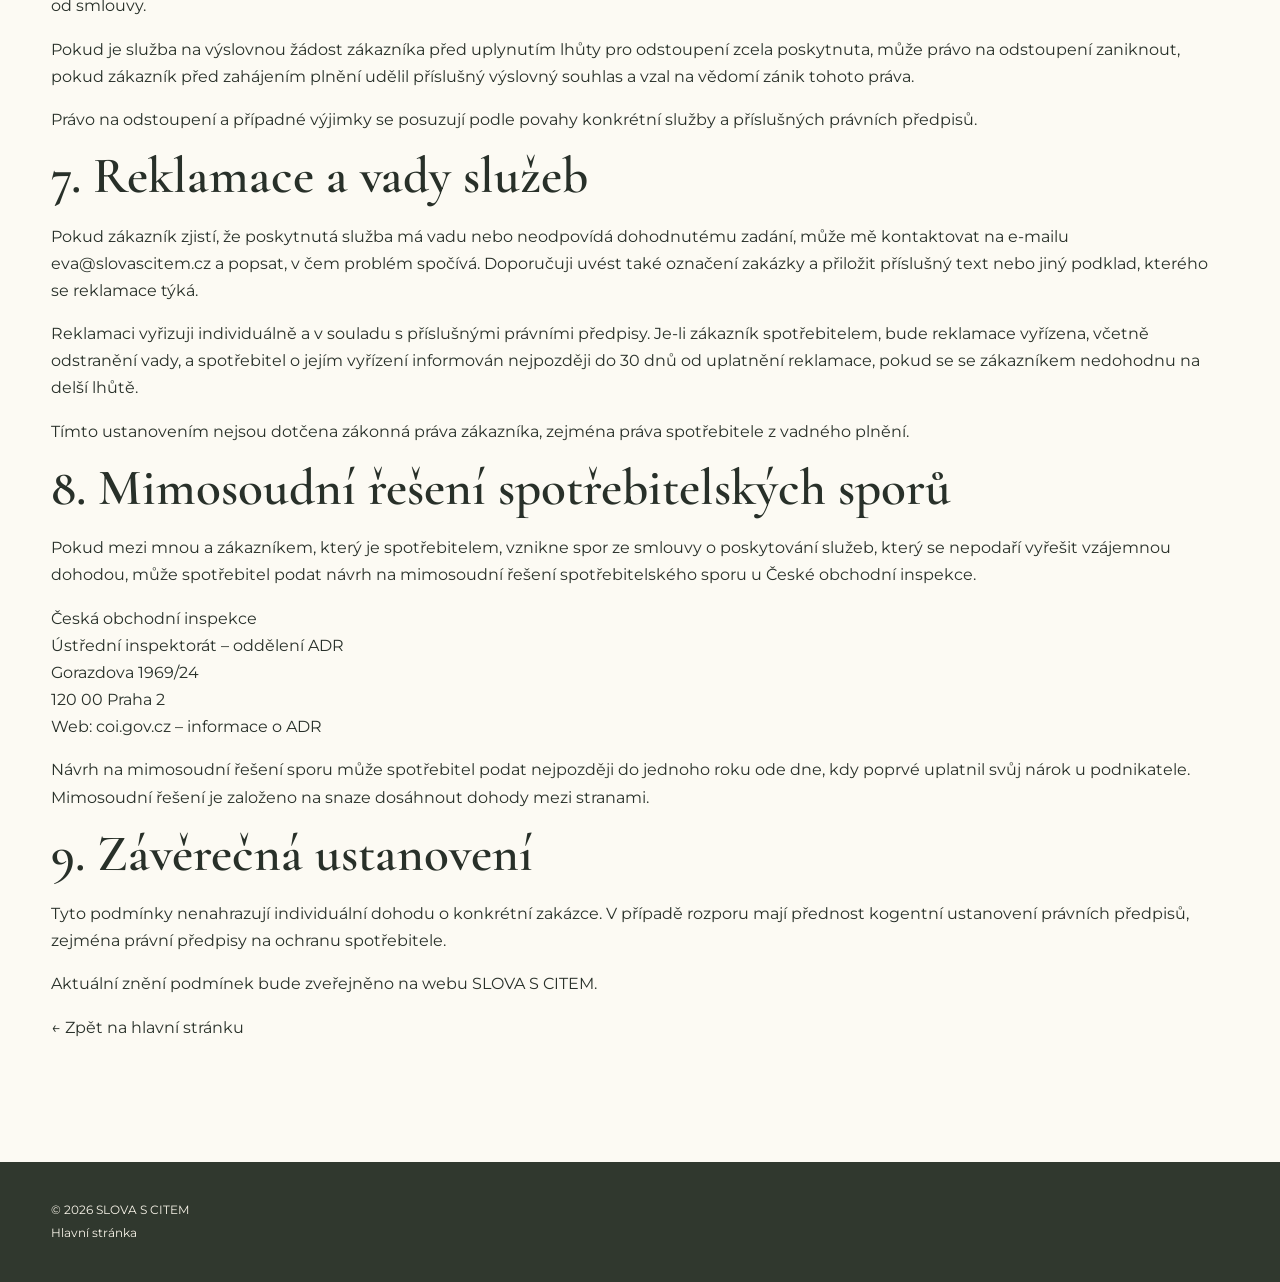
==== commit e9adba06: "Update obchodni-podminky.html" ====
--- a/obchodni-podminky.html
+++ b/obchodni-podminky.html
@@ -85,13 +85,33 @@
 
       <h2>6. Odstoupení od smlouvy</h2>
       <p>
-       Je-li zákazník spotřebitelem a smlouva je uzavřena na dálku, má zpravidla právo odstoupit od smlouvy do 14 dnů od jejího uzavření, pokud zákon nestanoví výjimku.
-
-Pokud zákazník požádá o zahájení poskytování služby před uplynutím lhůty pro odstoupení, musí být jeho výslovná žádost zaznamenána. Zákazník bude předem informován o případné povinnosti uhradit poměrnou část ceny za již poskytnuté plnění a o podmínkách, za kterých může právo na odstoupení zaniknout po úplném poskytnutí služby.
-
-Právo na odstoupení se posuzuje podle povahy konkrétní služby a příslušných právních předpisů. Zákazník může odstoupení oznámit na e-mailové adrese eva@slovascitem.cz. 
-Vzorový formulář pro odstoupení od smlouvy je k dispozici
-<a href="odstoupeni-od-smlouvy.html">zde</a>.
+<h2>6. Odstoupení od smlouvy</h2>
+<p>
+  Je-li zákazník spotřebitelem a smlouva je uzavřena na dálku,
+  má zpravidla právo odstoupit od smlouvy do 14 dnů od jejího
+  uzavření, pokud zákon nestanoví výjimku. Zákazník může
+  odstoupení oznámit na e-mailové adrese
+  <a href="mailto:eva@slovascitem.cz">eva@slovascitem.cz</a>.
+  Vzorový formulář pro odstoupení od smlouvy je k dispozici
+  <a href="odstoupeni-od-smlouvy.html">zde</a>.
+</p>
+<p>
+  Pokud zákazník požádá o zahájení poskytování služby před
+  uplynutím lhůty pro odstoupení, musí být jeho výslovná žádost
+  zaznamenána. Před zahájením služby bude zákazník informován
+  o povinnosti uhradit poměrnou část ceny za plnění poskytnuté
+  do okamžiku případného odstoupení od smlouvy.
+</p>
+<p>
+  Pokud je služba na výslovnou žádost zákazníka před uplynutím
+  lhůty pro odstoupení zcela poskytnuta, může právo na odstoupení
+  zaniknout, pokud zákazník před zahájením plnění udělil
+  příslušný výslovný souhlas a vzal na vědomí zánik tohoto práva.
+</p>
+<p>
+  Právo na odstoupení a případné výjimky se posuzují podle
+  povahy konkrétní služby a příslušných právních předpisů.
+</p>
 
       </p>
 
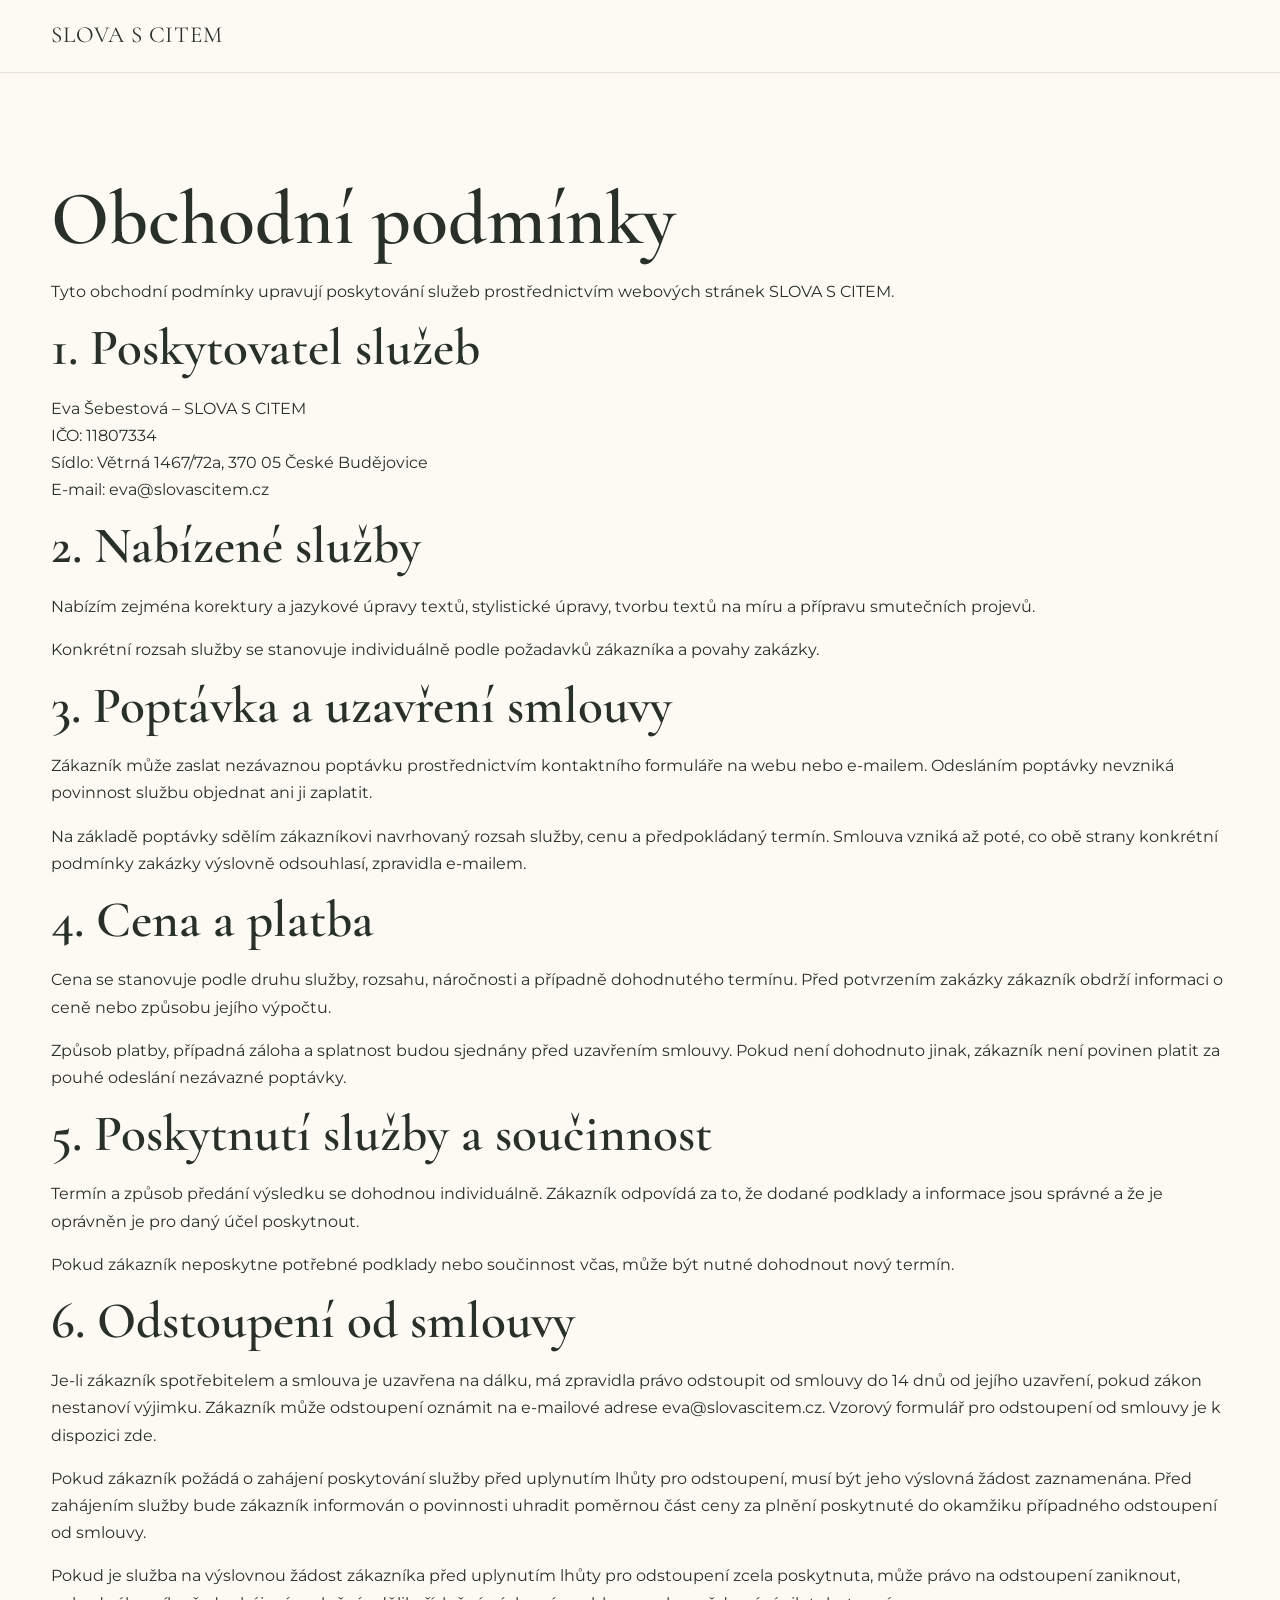
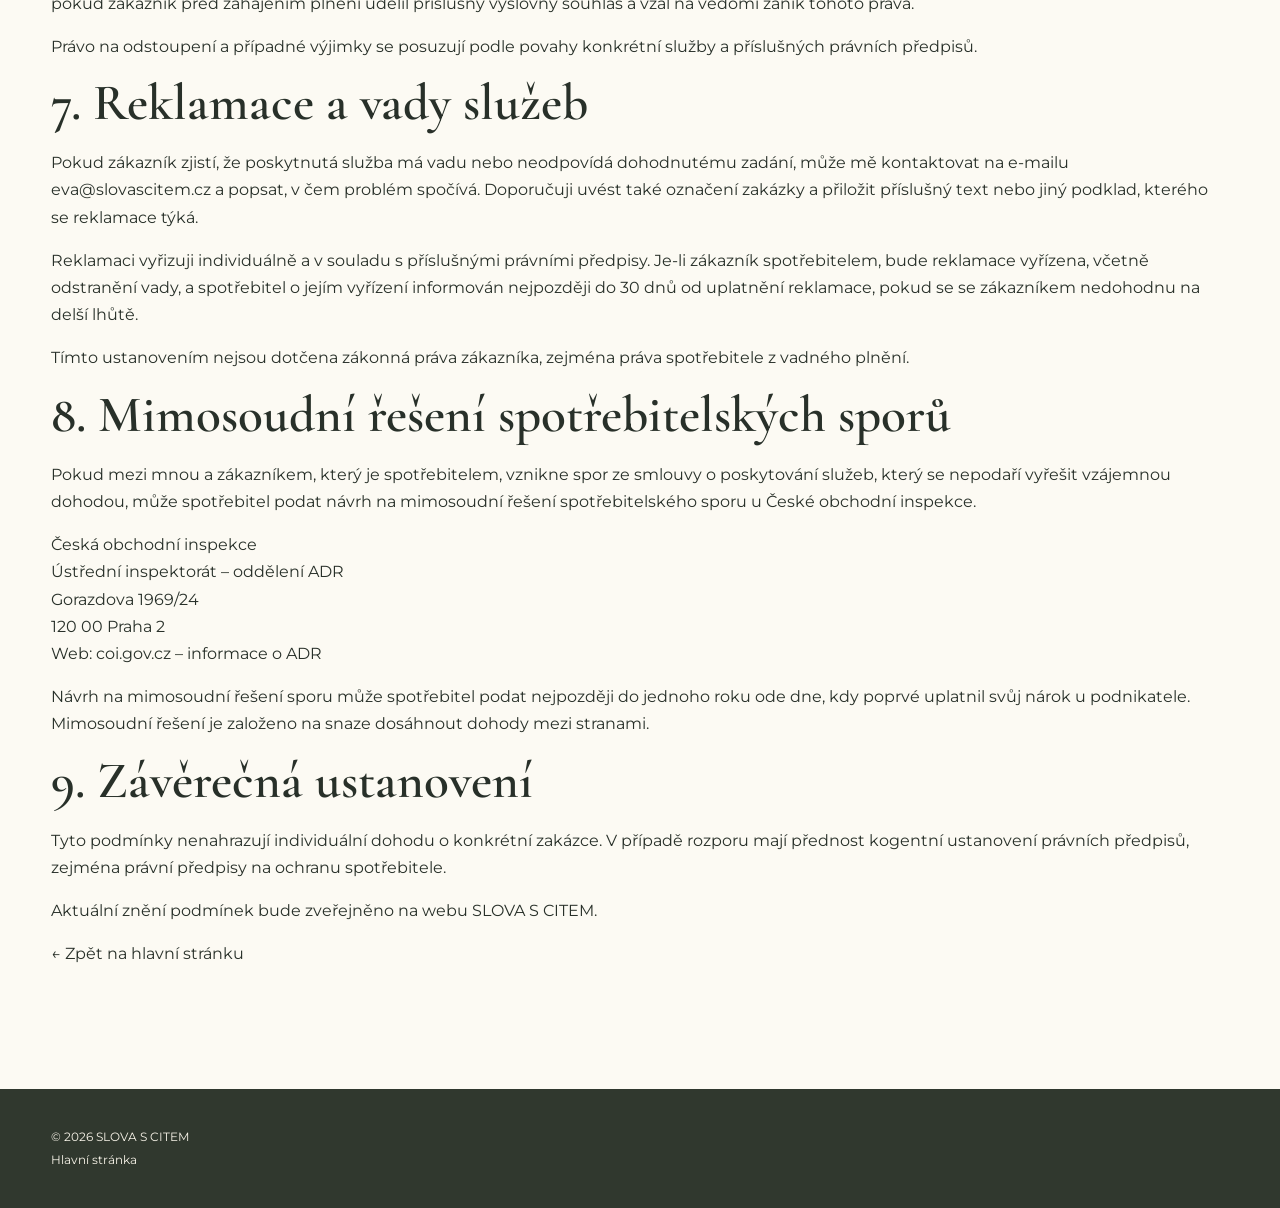
==== commit a41aab82: "Update obchodni-podminky.html" ====
--- a/obchodni-podminky.html
+++ b/obchodni-podminky.html
@@ -85,8 +85,6 @@
 
       <h2>6. Odstoupení od smlouvy</h2>
       <p>
-<h2>6. Odstoupení od smlouvy</h2>
-<p>
   Je-li zákazník spotřebitelem a smlouva je uzavřena na dálku,
   má zpravidla právo odstoupit od smlouvy do 14 dnů od jejího
   uzavření, pokud zákon nestanoví výjimku. Zákazník může
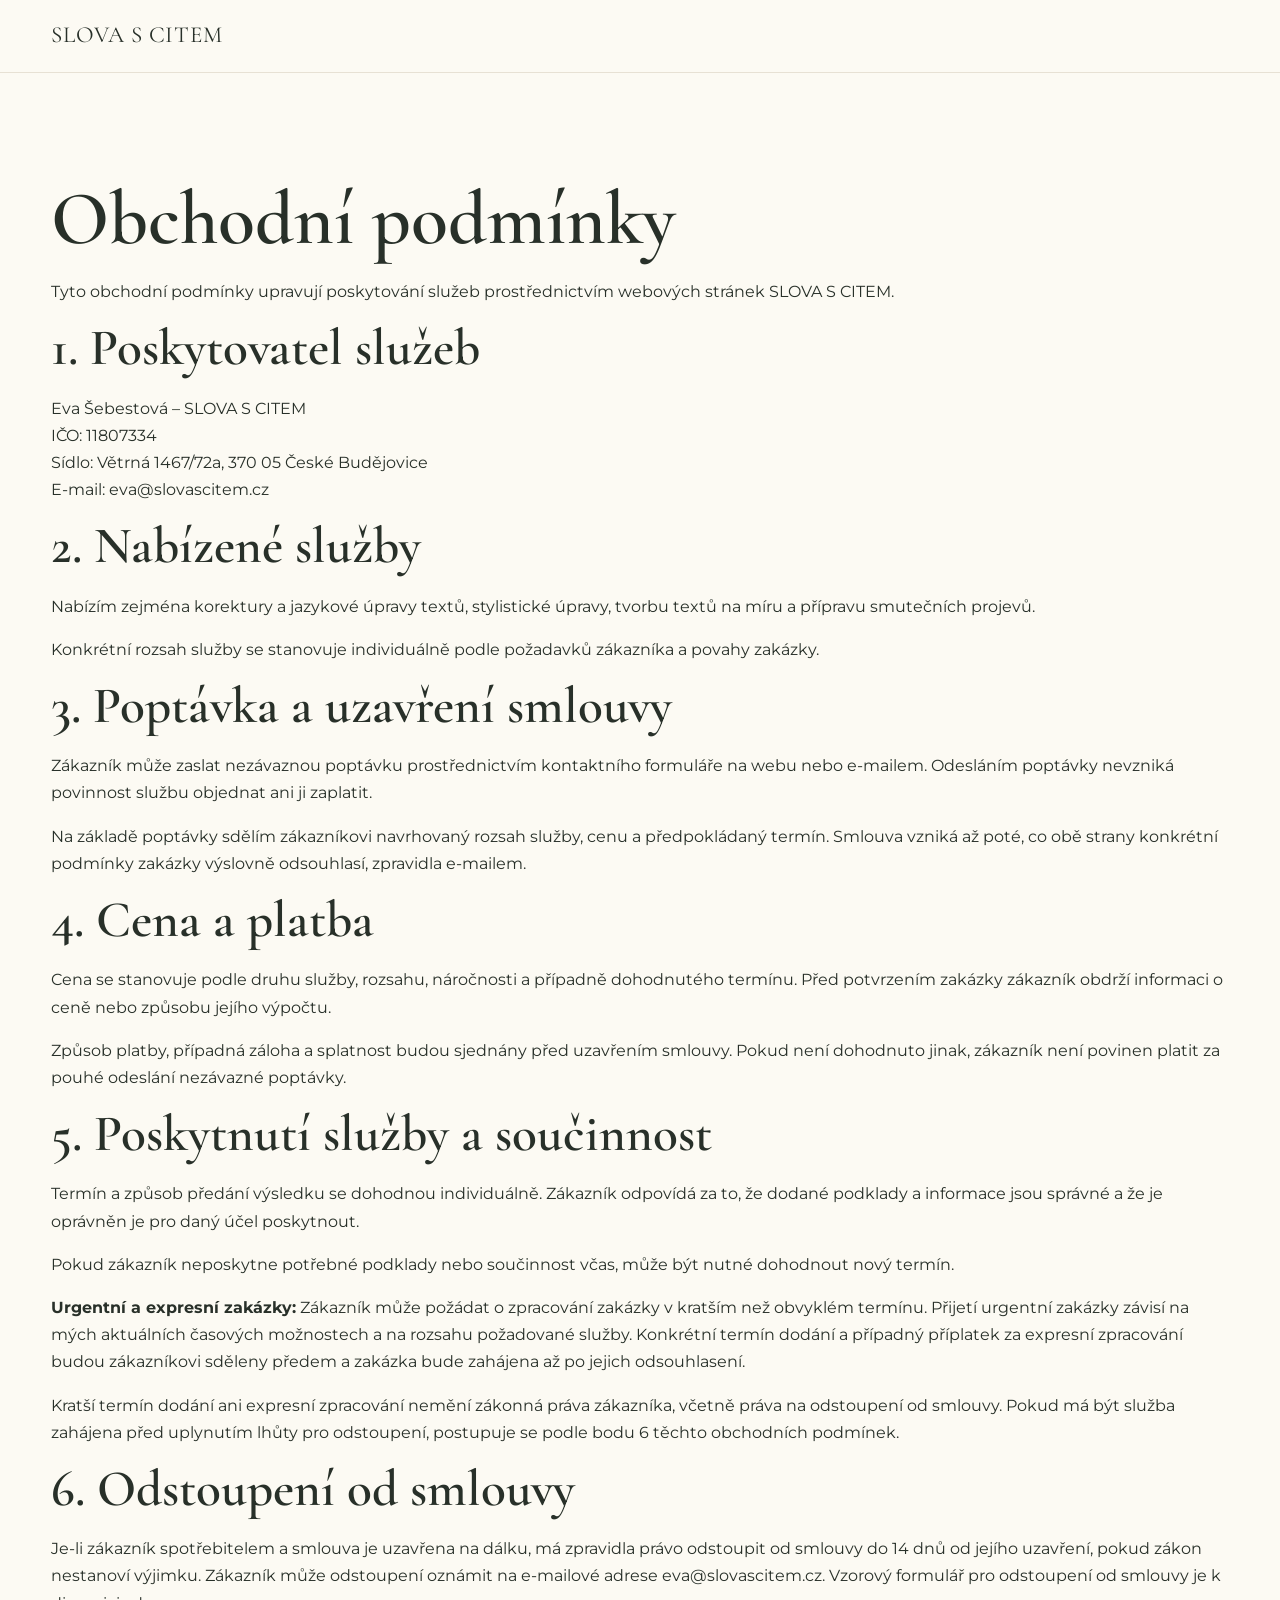
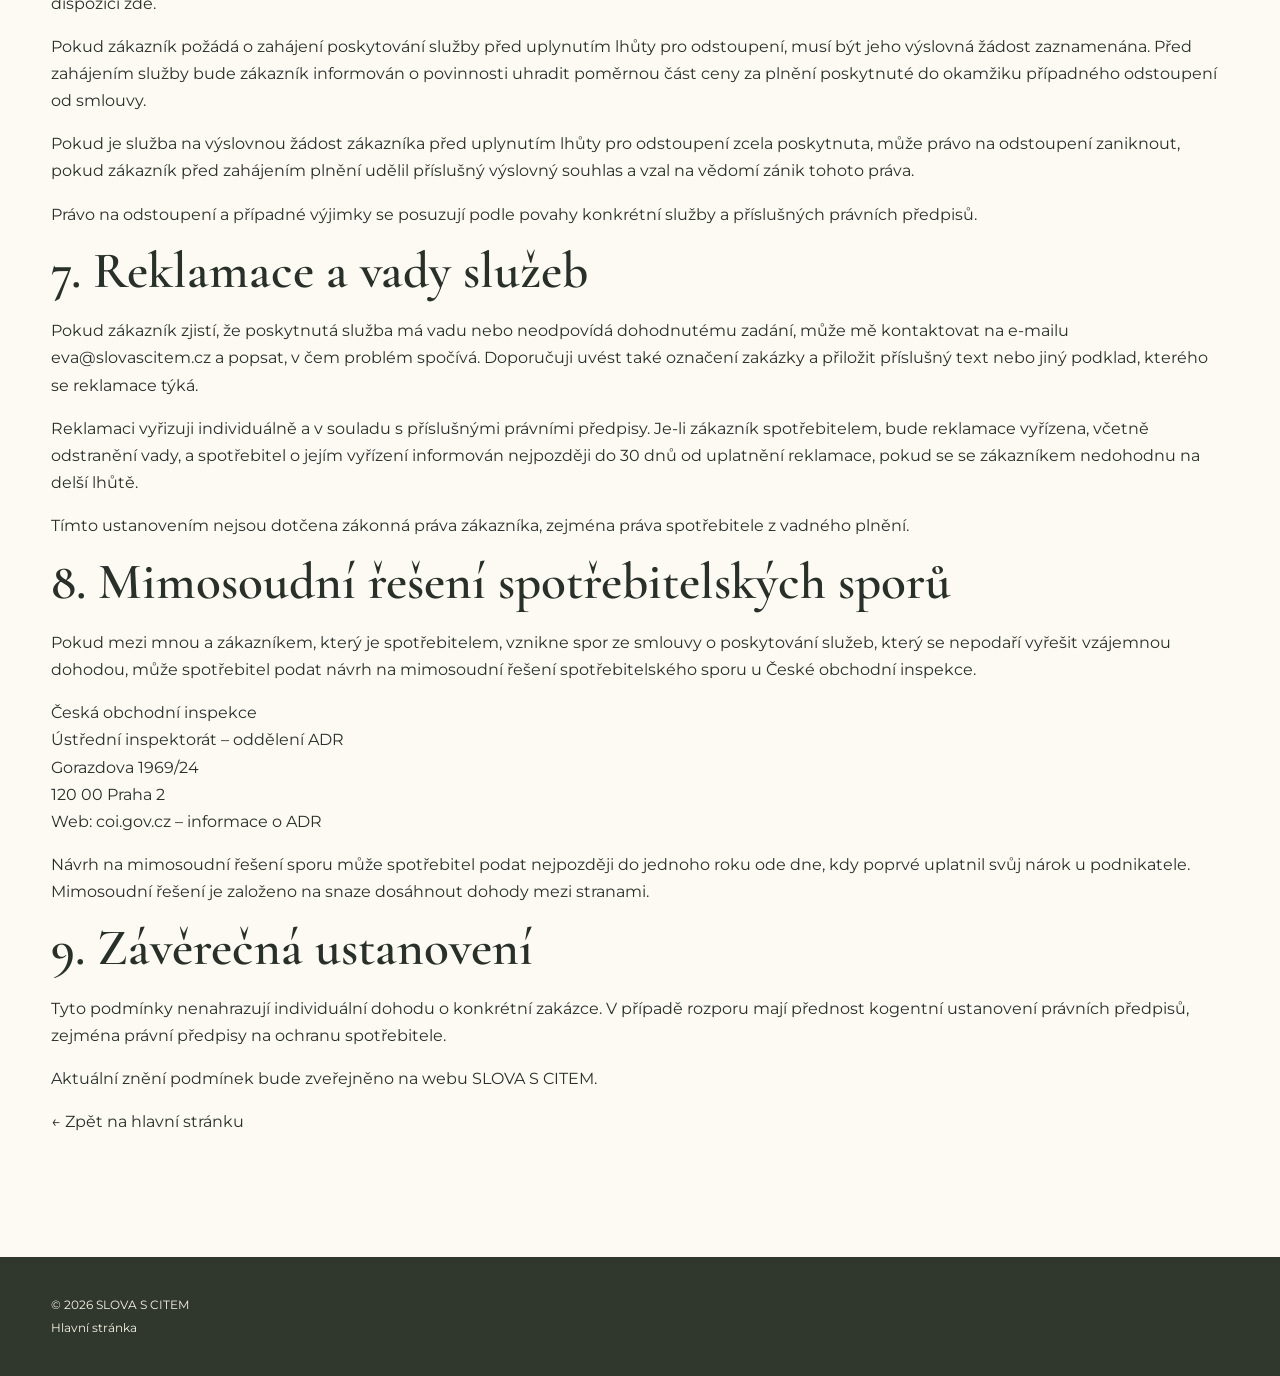
==== commit 4647d4e2: "Update obchodni-podminky.html" ====
--- a/obchodni-podminky.html
+++ b/obchodni-podminky.html
@@ -82,6 +82,21 @@
         Pokud zákazník neposkytne potřebné podklady nebo
         součinnost včas, může být nutné dohodnout nový termín.
       </p>
+<p>
+  <strong>Urgentní a expresní zakázky:</strong>
+  Zákazník může požádat o zpracování zakázky v kratším než
+  obvyklém termínu. Přijetí urgentní zakázky závisí na mých
+  aktuálních časových možnostech a na rozsahu požadované služby.
+  Konkrétní termín dodání a případný příplatek za expresní
+  zpracování budou zákazníkovi sděleny předem a zakázka bude
+  zahájena až po jejich odsouhlasení.
+</p>
+<p>
+  Kratší termín dodání ani expresní zpracování nemění zákonná
+  práva zákazníka, včetně práva na odstoupení od smlouvy.
+  Pokud má být služba zahájena před uplynutím lhůty pro
+  odstoupení, postupuje se podle bodu 6 těchto obchodních podmínek.
+</p>
 
       <h2>6. Odstoupení od smlouvy</h2>
       <p>
@@ -111,8 +126,6 @@
   povahy konkrétní služby a příslušných právních předpisů.
 </p>
 
-      </p>
-
       <h2>7. Reklamace a vady služeb</h2>
 <p>
   Pokud zákazník zjistí, že poskytnutá služba má vadu nebo
@@ -133,7 +146,6 @@
   Tímto ustanovením nejsou dotčena zákonná práva zákazníka,
   zejména práva spotřebitele z vadného plnění.
 </p>
-      </p>
 
      <h2>8. Mimosoudní řešení spotřebitelských sporů</h2>
 <p>
@@ -161,7 +173,6 @@
   svůj nárok u podnikatele. Mimosoudní řešení je založeno
   na snaze dosáhnout dohody mezi stranami.
 </p>
-      </p>
 
       <h2>9. Závěrečná ustanovení</h2>
       <p>
